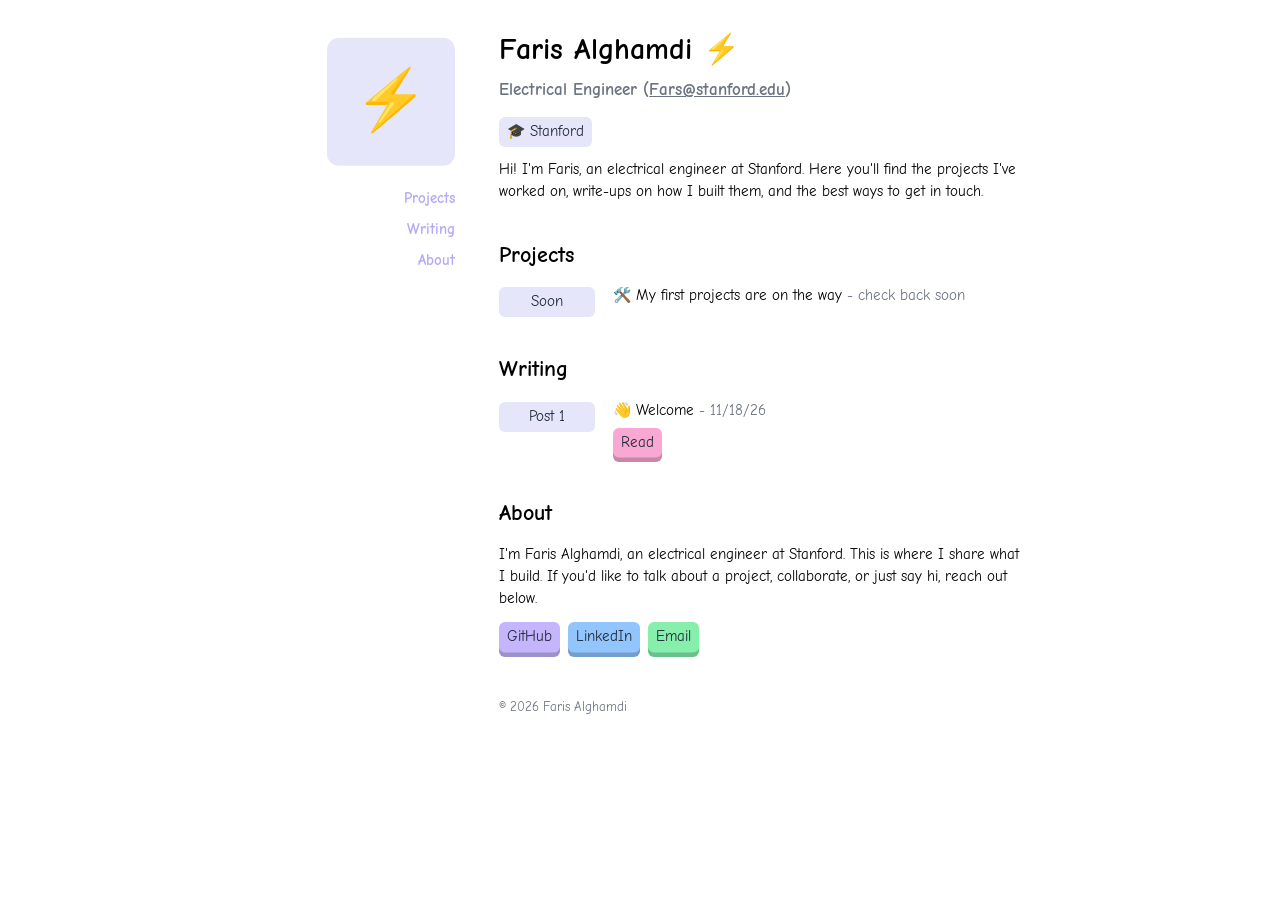
==== index.html @ c3092dfc "Add personal website Homepage with projects, writing and about sections, a first welcome post, and s" ====
<!doctype html>
<html lang="en">
<head>
  <meta charset="utf-8">
  <meta name="viewport" content="width=device-width, initial-scale=1">
  <title>Faris Alghamdi</title>
  <meta name="description" content="Faris Alghamdi, an electrical engineer at Stanford: projects, write-ups and contact info.">
  <link rel="preconnect" href="https://fonts.googleapis.com">
  <link rel="preconnect" href="https://fonts.gstatic.com" crossorigin>
  <link href="https://fonts.googleapis.com/css2?family=Comic+Neue:wght@400;700&display=swap" rel="stylesheet">
  <link rel="stylesheet" href="style.css">
  <script src="site.js"></script>
</head>
<body>
<div id="page">

  <aside>
    <!-- Swap the emoji for a photo: <div class="avatar"><img src="me.jpg" alt="Faris Alghamdi"></div> -->
    <div class="avatar" aria-hidden="true">⚡</div>
    <nav aria-label="Main">
      <ul>
        <li><a class="rainbow" href="#projects">Projects</a></li>
        <li><a class="rainbow" href="#writing">Writing</a></li>
        <li><a class="rainbow" href="#about">About</a></li>
      </ul>
    </nav>
  </aside>

  <main id="main">
    <h1>Faris Alghamdi ⚡</h1>
    <h3 class="subtitle">Electrical Engineer (<a href="mailto:Fars@stanford.edu" style="color:inherit">Fars@stanford.edu</a>)</h3>

    <div class="chips">
      <span class="portal">🎓 Stanford</span>
    </div>

    <p>Hi! I'm Faris, an electrical engineer at Stanford. Here you'll find the projects I've worked on, write-ups on how I built them, and the best ways to get in touch.</p>

    <!-- ============ PROJECTS ============ -->
    <h2 id="projects">Projects</h2>
    <!-- To add a project: copy a label + row-body pair. Button colors: code, demo, writeup, misc, read -->
    <div class="rows">
      <div class="portal">Soon</div>
      <div class="row-body">
        <div class="title">🛠️ My first projects are on the way <span class="date">- check back soon</span></div>
      </div>
    </div>

    <!-- ============ WRITING ============ -->
    <h2 id="writing">Writing</h2>
    <!-- Newest first. To add a post: copy posts/welcome.html and add a pair here. -->
    <div class="rows">
      <div class="portal">Post 1</div>
      <div class="row-body">
        <div class="title">👋 Welcome <span class="date">- 11/18/26</span></div>
        <div class="chips">
          <a class="portal clicky read" href="posts/welcome.html">Read</a>
        </div>
      </div>
    </div>

    <!-- ============ ABOUT ============ -->
    <h2 id="about">About</h2>
    <p>I'm Faris Alghamdi, an electrical engineer at Stanford. This is where I share what I build. If you'd like to talk about a project, collaborate, or just say hi, reach out below.</p>
    <div class="chips">
      <a class="portal clicky code" href="https://github.com/Fariscript">GitHub</a>
      <a class="portal clicky demo" href="https://www.linkedin.com/in/Fariscript">LinkedIn</a>
      <a class="portal clicky writeup" href="mailto:Fars@stanford.edu">Email</a>
    </div>

    <footer class="foot">© <span data-year></span> Faris Alghamdi</footer>
  </main>

</div>
</body>
</html>
---- style.css ----
/* ==========================================================
   Playful homepage theme: Comic Neue, pastel "clicky" buttons,
   sticky sidebar, meteor shower in the background.
   Change the colors in :root to re-skin everything.
   ========================================================== */

:root {
  --text: #1f2937;
  --muted: #6b7280;
  --chip: #e6e6fa;        /* lavender label pills */
  --purple: #c4b5fd;
  --blue: #93c5fd;
  --green: #86efac;
  --yellow: #fde68a;
  --pink: #f9a8d4;
  --nav: #b8a9f5;
}

html { font-size: 0.925em; box-sizing: border-box; scroll-behavior: smooth; }
*, *::before, *::after { box-sizing: inherit; }

body {
  margin: 0;
  background: #fff;
  color: #000;
  font-family: "Comic Neue", "Comic Sans MS", "Comic Sans", cursive;
  font-size: 1rem;
  line-height: 1.5;
  overflow-x: hidden;
}

#meteor-shower { position: fixed; inset: 0; pointer-events: none; z-index: 0; }

/* ---------- layout ---------- */
#page {
  position: relative; z-index: 1;
  display: grid;
  grid-template-columns: 200px 1fr;
  gap: 3em;
  max-width: 800px;
  margin: 0 auto;
  padding: 1rem;
}
aside { position: sticky; top: 2em; align-self: start; text-align: right; }
#main { min-width: 0; max-width: 36rem; padding-bottom: 4rem; }

.avatar {
  width: 128px; height: 128px; margin: 8px 0 0 auto;
  border-radius: 12px; background: var(--chip);
  display: grid; place-items: center; font-size: 4rem;
  overflow: hidden;
}
.avatar img { width: 100%; height: 100%; object-fit: cover; }

aside nav ul { list-style: none; padding: 0; margin: 1.5em 0 0; }
aside nav li { margin: .6em 0; }
aside nav a { color: var(--nav); font-weight: 700; text-decoration: none; }

/* rainbow text on hover */
.rainbow:hover {
  background: linear-gradient(to right, #66f, #09f, #0f0, #f39, #66f) 0 0 / 500% 100%;
  -webkit-background-clip: text; background-clip: text;
  color: transparent;
  animation: rainbow 4s ease-in-out infinite;
}
@keyframes rainbow { 0%, 100% { background-position: 0 50%; } 50% { background-position: 100% 50%; } }

/* ---------- type ---------- */
h1 { font-size: 2em; margin: .4em 0 .2em; }
h2 { font-size: 1.5em; margin: 1.6em 0 .6em; scroll-margin-top: 1em; }
h3 { font-size: 1.17em; margin: .3em 0; }
.subtitle { color: var(--muted); font-weight: 700; margin: 0 0 .8em; }
a { color: #00e; }
p { margin: .8em 0; }

/* ---------- pills & buttons ---------- */
.portal {
  display: inline-block;
  background: var(--chip);
  color: var(--text);
  border-radius: 6px;
  padding: 4px 8px;
  text-decoration: none;
  white-space: nowrap;
}
.chips { display: flex; flex-wrap: wrap; gap: 8px; margin: .6em 0; }

.clicky {
  padding: 4px 8px 8px;
  box-shadow: inset 0 -0.3em 0 rgba(0,0,0,.2);
  transition: transform .08s, box-shadow .08s, filter .15s;
  cursor: pointer;
}
.clicky:hover { filter: brightness(1.05); transform: translateY(-1px); }
.clicky:active { transform: translateY(2px); box-shadow: inset 0 -0.1em 0 rgba(0,0,0,.2); padding: 6px 8px 6px; }

.code    { background: var(--purple); }
.demo    { background: var(--blue); }
.writeup { background: var(--green); }
.misc    { background: var(--yellow); }
.read    { background: var(--pink); }

/* ---------- schedule-style rows ---------- */
.rows { display: grid; grid-template-columns: auto 1fr; gap: 14px 18px; align-items: start; }
.rows > .portal { justify-self: start; margin-top: 2px; text-align: center; min-width: 6.5em; }
.row-body .title { margin: 0 0 6px; }
.date { color: var(--muted); }
.row-body .chips { margin: 0; }

/* ---------- article (blog post pages) ---------- */
.article h1 { margin-top: .6em; }
.article pre {
  background: #f5f3ff; border-radius: 8px; padding: 12px 14px;
  overflow-x: auto; font-size: .9em;
  box-shadow: inset 0 -0.3em 0 rgba(0,0,0,.06);
}
.article code { font-family: ui-monospace, Consolas, monospace; }
.article :not(pre) > code { background: var(--chip); padding: 1px 5px; border-radius: 4px; }
.article blockquote { margin: 1em 0; padding: 8px 14px; background: #fef9c3; border-radius: 8px; }
.article img { max-width: 100%; border-radius: 8px; }

footer.foot { margin-top: 3em; color: var(--muted); font-size: .9em; }

/* ---------- mobile ---------- */
@media (max-width: 768px) {
  #page { grid-template-columns: 1fr; gap: 0; }
  aside { position: static; text-align: left; display: flex; align-items: center; gap: 16px; }
  .avatar { width: 56px; height: 56px; font-size: 2rem; margin: 8px 0 0; }
  aside nav ul { display: flex; gap: 16px; margin: 8px 0 0; }
  aside nav li { margin: 0; }
  .rows { grid-template-columns: 1fr; gap: 6px; }
  .rows > .portal { margin-top: 12px; }
}

@media (prefers-reduced-motion: reduce) {
  #meteor-shower { display: none; }
  .rainbow:hover { animation: none; }
}
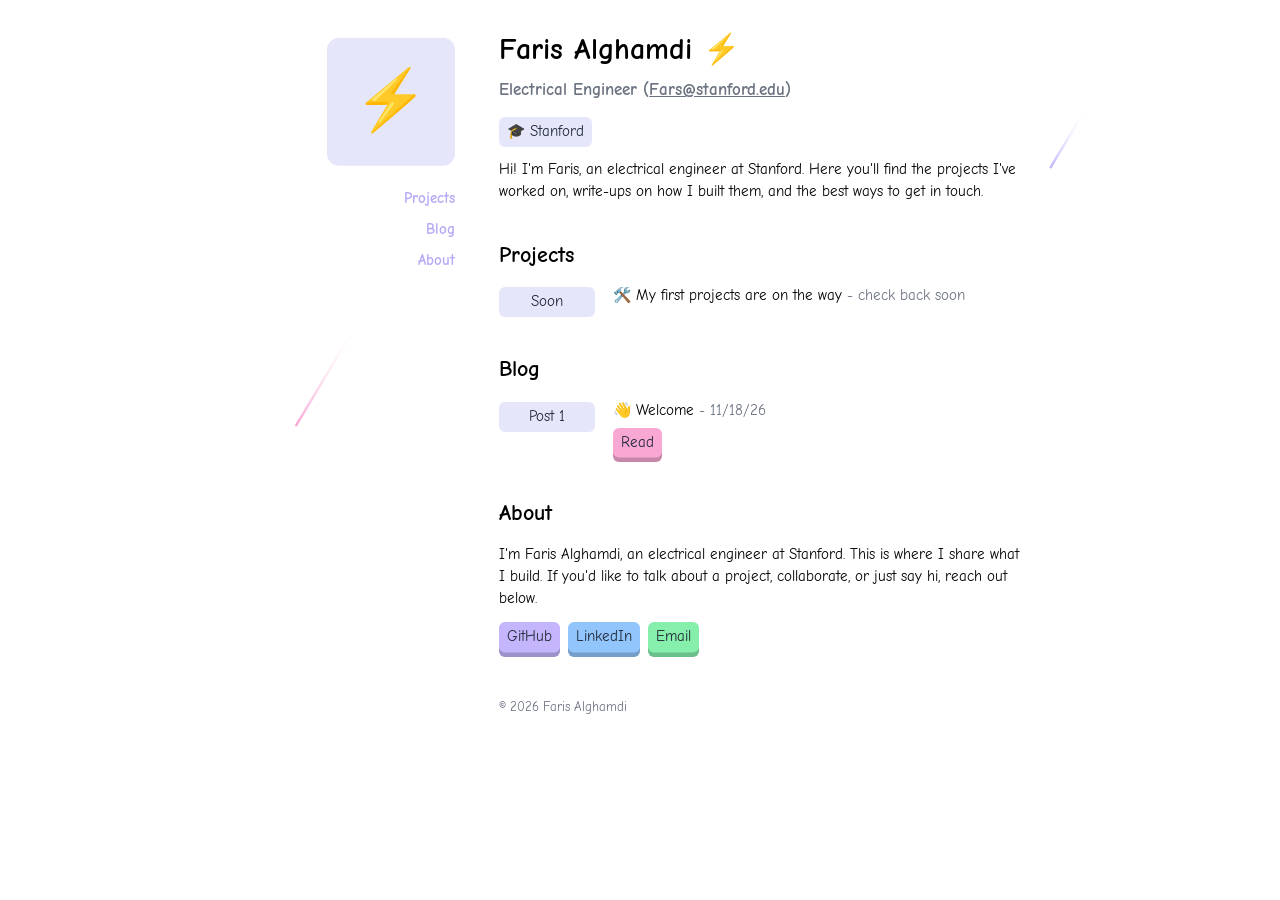
==== commit f3d8f5bf: "Rename Writing section to Blog" ====
--- a/index.html
+++ b/index.html
@@ -20,7 +20,7 @@
     <nav aria-label="Main">
       <ul>
         <li><a class="rainbow" href="#projects">Projects</a></li>
-        <li><a class="rainbow" href="#writing">Writing</a></li>
+        <li><a class="rainbow" href="#blog">Blog</a></li>
         <li><a class="rainbow" href="#about">About</a></li>
       </ul>
     </nav>
@@ -46,8 +46,8 @@
       </div>
     </div>
 
-    <!-- ============ WRITING ============ -->
-    <h2 id="writing">Writing</h2>
+    <!-- ============ BLOG ============ -->
+    <h2 id="blog">Blog</h2>
     <!-- Newest first. To add a post: copy posts/welcome.html and add a pair here. -->
     <div class="rows">
       <div class="portal">Post 1</div>
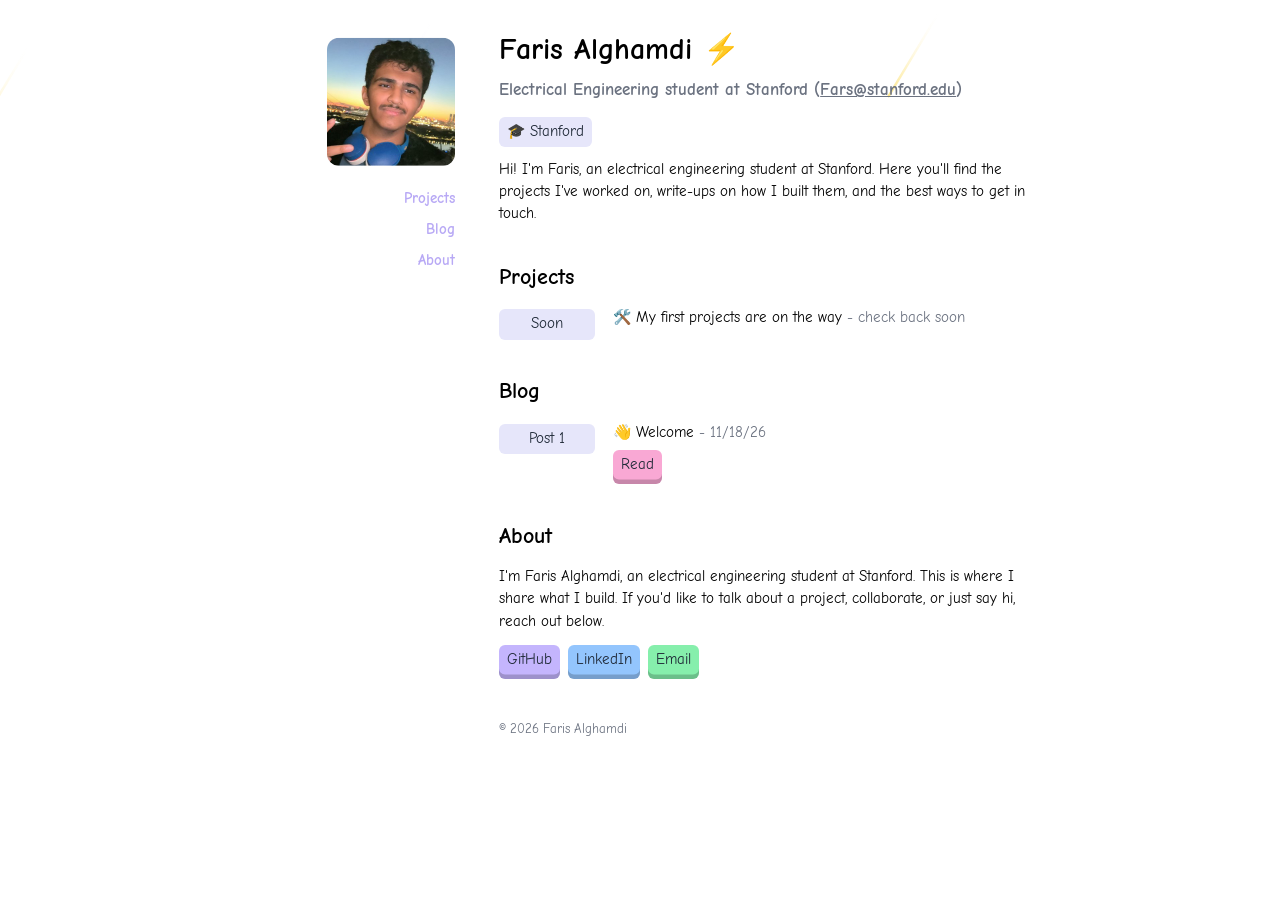
==== commit 8857c4cd: "Add profile photo and describe myself as an EE student" ====
--- a/index.html
+++ b/index.html
@@ -4,7 +4,7 @@
   <meta charset="utf-8">
   <meta name="viewport" content="width=device-width, initial-scale=1">
   <title>Faris Alghamdi</title>
-  <meta name="description" content="Faris Alghamdi, an electrical engineer at Stanford: projects, write-ups and contact info.">
+  <meta name="description" content="Faris Alghamdi, an electrical engineering student at Stanford: projects, write-ups and contact info.">
   <link rel="preconnect" href="https://fonts.googleapis.com">
   <link rel="preconnect" href="https://fonts.gstatic.com" crossorigin>
   <link href="https://fonts.googleapis.com/css2?family=Comic+Neue:wght@400;700&display=swap" rel="stylesheet">
@@ -15,8 +15,7 @@
 <div id="page">
 
   <aside>
-    <!-- Swap the emoji for a photo: <div class="avatar"><img src="me.jpg" alt="Faris Alghamdi"></div> -->
-    <div class="avatar" aria-hidden="true">⚡</div>
+    <div class="avatar"><img src="me.jpg" alt="Faris Alghamdi" width="128" height="128"></div>
     <nav aria-label="Main">
       <ul>
         <li><a class="rainbow" href="#projects">Projects</a></li>
@@ -28,13 +27,13 @@
 
   <main id="main">
     <h1>Faris Alghamdi ⚡</h1>
-    <h3 class="subtitle">Electrical Engineer (<a href="mailto:Fars@stanford.edu" style="color:inherit">Fars@stanford.edu</a>)</h3>
+    <h3 class="subtitle">Electrical Engineering student at Stanford (<a href="mailto:Fars@stanford.edu" style="color:inherit">Fars@stanford.edu</a>)</h3>
 
     <div class="chips">
       <span class="portal">🎓 Stanford</span>
     </div>
 
-    <p>Hi! I'm Faris, an electrical engineer at Stanford. Here you'll find the projects I've worked on, write-ups on how I built them, and the best ways to get in touch.</p>
+    <p>Hi! I'm Faris, an electrical engineering student at Stanford. Here you'll find the projects I've worked on, write-ups on how I built them, and the best ways to get in touch.</p>
 
     <!-- ============ PROJECTS ============ -->
     <h2 id="projects">Projects</h2>
@@ -61,7 +60,7 @@
 
     <!-- ============ ABOUT ============ -->
     <h2 id="about">About</h2>
-    <p>I'm Faris Alghamdi, an electrical engineer at Stanford. This is where I share what I build. If you'd like to talk about a project, collaborate, or just say hi, reach out below.</p>
+    <p>I'm Faris Alghamdi, an electrical engineering student at Stanford. This is where I share what I build. If you'd like to talk about a project, collaborate, or just say hi, reach out below.</p>
     <div class="chips">
       <a class="portal clicky code" href="https://github.com/Fariscript">GitHub</a>
       <a class="portal clicky demo" href="https://www.linkedin.com/in/Fariscript">LinkedIn</a>
